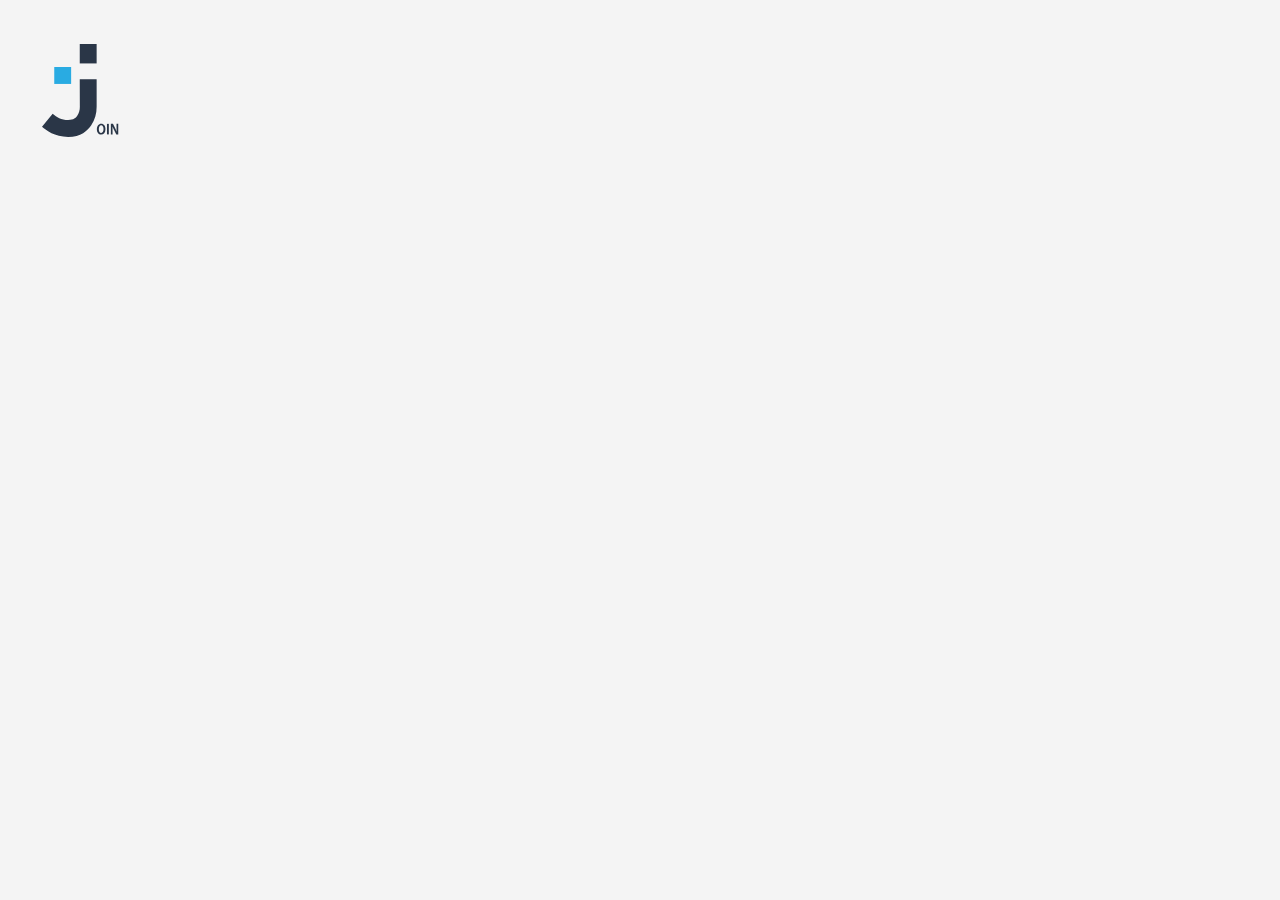
==== index.html @ 0d889e33 "Initial commit: Join AI Automation" ====
<!DOCTYPE html>
<html lang="en">
  <head>
    <meta charset="UTF-8" />
    <meta name="viewport" content="width=device-width, initial-scale=1.0" />
    <title>Join | Login</title>
    <link rel="icon" href="./assets/img/favicon.png" />
    <link rel="stylesheet" href="style/style.css" />
    <link rel="stylesheet" href="style/login.css" />
  </head>

  <body id="body_log_in" class="body-log-in">

    <div class="animations-logo-overlay" id="animationsLogoOverlay">
      <div class="animation-join-logo" id="animationJoinLogo">
        <img id="logo_white" class="logo-white" src="assets/img/logo-white.svg" alt="Join Logo white">
        <img id="logo_gray"src="./assets/img/loginLogo.svg" alt="Join Logo" />
      </div>
    </div>

    <div
      class="animation-finished d-flex hidden"
      id="animationFinished"
      style="display: none"
    >
      <img src="assets/img/loginLogo.svg" alt="Join Logo" />
    </div>

    <main class="log-in-main hidden" id="loginMain">
      <section class="login-form login-container">
        <div class="headline-vector">
          <div class="vector-login"></div>
          <h1>Log in</h1>
        </div>

        <form
          novalidate
          id="login_form"
          onsubmit="checkUserIsPresent(); return false;"
          class="form with-100-percent-max-width-422px"
        >
          <label class="input-base-container" for="email_log_in">
            <input
              title="Please enter your email address"
              class="input-base"
              id="email_log_in"
              type="email"
              placeholder="Email"
              autocomplete="current-email"
              required
              onblur="validateEmailLogin(this)"
              oninput="removeLoginError()"
            />
            <div class="input-base-icon cursor-pointer">
              <img src="assets/icons/mail.svg" alt="Mail Icon" />
            </div>
            <span
              class="error-message-email-not-valide-login"
              id="error_message_email_not_valide_login"
              >This is not a valid email address.</span
            >
          </label>

          <label class="input-base-container" for="password_log_in">
            <input
              title="Please enter your password"
              class="input-base"
              id="password_log_in"
              type="password"
              placeholder="Password"
              autocomplete="current-password"
              required
              onblur="validatePasswordLogin(this)"
              oninput="removeLoginError()"
            />
            <div class="input-base-icon cursor-pointer">
              <img
                src="assets/icons/visibility-eye-off.svg"
                alt="Show Password"
                class="toggle-password-icon"
                onclick="togglePasswordVisibility('password_log_in', this)"
              />
            </div>
            <span
              class="error-message-password-log-in"
              id="error_message_password_log_in"
              >Please enter at least 8 characters.</span
            >
            <div class="input-base-container" id="form_generic_error_anchor">
              <span class="error-message-log-in" id="error_message_log_in">
                Check your email and password.
              </span>
            </div>
          </label>

          <div class="remember-me">
            <input type="checkbox" id="rememberMe" />
            <label for="rememberMe">Remember me</label>
          </div>

          <div class="button-container">
            <button type="submit" class="button-log-in" onclick="login()">Log in</button>
            <button
              type="button"
              class="button-guest-log-in"
              onclick="guestLogin()"
            >
              Guest Log in
            </button>
          </div>
        </form>
      </section>
    </main>

    <nav class="nav-log-in hidden" id="nav_log_in">
      <span>Not a Join user?</span>
      <button onclick="goToUrl('sign_up.html')" class="button-base-gray">
        Sign up
      </button>
    </nav>

    <footer class="footer-log-in hidden" id="footerLogin">
      <a href="privacy_policy_login.html">Privacy Policy</a>
      <a href="legal_notice_login.html">Legal Notice</a>
    </footer>

    <script src="script/login.js" defer></script>
    <script src="script/scripts.js"></script>
    <script src="script/firebase.js"></script>
    <script src="script/register.part1.js"></script>
    <script src="script/register.part2.js"></script>
  </body>
</html>
---- style/style.css ----
* {
  box-sizing: border-box;
  scroll-behavior: smooth;
  margin: 0;
  padding: 0;
  font-family: "inter";
}

html,
body {
  max-width: 100%;
  overflow-x: hidden;
  overflow-y: auto;
}

@font-face {
  font-family: "Inter";
  src: url("../assets/font/Inter-VariableFont_opsz\,wght.ttf")
    format("truetype");
}

::-webkit-scrollbar {
  width: 14px;
}
::-webkit-scrollbar-thumb {
  background: #2a3647;
  border-radius: 10px;
}

::-webkit-scrollbar-track {
  background-color: transparent;
}

:root {
  --font-size-12: 12px;
  --font-size-14: 14px;
  --font-size-16: 16px;
  --font-size-18: 18px;
  --font-size-20: 20px;
  --font-size-24: 24px;
  --font-size-28: 28px;
  --font-size-32: 32px;
  --font-size-16-20: clamp(16px, 1vw, 20px);
  --font-size-16-21: clamp(16px, 1.5vw, 21px);
  --font-size-heading: clamp(28px, 4vw, 48px); 

  --font-weight-400: 400;
  --font-weight-500: 500;
  --font-weight-600: 600;
  --font-weight-700: 700;

  --primary-color-gray: #2a2a2a;
  --primary-color-dark-gray: #091931;
  --blue: #007bff;
  --light-blue: #29abe2;
  --red: #ff4d4f;
  --light-gray-bg: #f4f4f4;
  --light-gray-bg2: #d9d9e1;
  --gray-a-links: #6b6b6b;

  --border-radius: 12px;
  --border-radius-buttons: 8px;
  --border-radius-input-fields: 8px;
  --border-buttons-gray: 1px solid #ccc;
  --border-buttons-blue: 1px solid var(--blue);
  --border-input-fields: 1px solid #ccc;

  --box-shadow: 0 4px 12px rgba(0, 0, 0, 0.08);
  --box-shadow-button: 0 4px 10px rgba(0, 123, 255, 0.3);

  --transition-hover-effect: all 0.2s ease-in-out;
  --scale-hover: 1.05;

  --button-gap: 12px;
  --form-gap: 32px;

  --width-64-100: clamp(64px, 6vw, 100px);
}

header {
  position: fixed;
  top: 0;
  left: 0;
  right: 0;
  height: 80px;
  background-color: white;
  display: flex;
  justify-content: space-between;
  align-items: center;
  padding: 0 0 0 348px;
  box-shadow: 0 4px 12px rgba(0, 0, 0, 0.08);
  z-index: 2;
}

@media (max-width: 768px) {
  header {
    padding: 0 20px;
  }
}

header h1 {
  font-size: 20px;
  font-weight: 400;
  font-family: "Inter";
  color: #2a3647;
}

@media (max-width: 768px) {
  header {
    padding: 0 20px;
  }
}

nav.sidebar {
  background-color: #2a3647;
  position: fixed;
  top: 0;
  font-size: 16px;
  font-weight: 200;
  height: 100vh;
  width: 232px;
  display: flex;
  flex-direction: column;
  justify-content: space-between;
  align-items: center;
}

@media (max-width: 768px) {
  nav.sidebar {
    display: none;
  }

  header {
    padding: 0 20px;
    box-shadow: 0 4px 12px rgba(0, 0, 0, 0.08);
  }
}

@media (min-width: 769px) {
  header {
    padding-left: 348px;
  }
}

.logonav {
  padding: 65px;
}

.menu {
  display: flex;
  flex-direction: column;
  gap: 8px;
  padding-bottom: 200px;
}

.menu-button {
  display: flex;
  align-items: center;
  gap: 8px;
  background-color: #2a3647;
  border: none;
  padding: 10px 65px;
  cursor: pointer;
  transition: background-color 0.3s ease;
}

.menu-button:hover {
  background-color: #2a3d59;
}

.menu-button.active {
  background-color: #091931;
}

.menu-button.active img {
  filter: brightness(0) invert(1);
}

.menu-button img {
  width: 24px;
  height: 24px;
}

.menu-button span {
  font-family: "Inter";
  font-weight: 200;
  font-size: 16px;
  color: #cdcdcd;
}

.menu-login {
  padding-bottom: 400px;
}

.menu-button-login {
  display: flex;
  align-items: center;
  gap: 8px;
  background-color: #2a3647;
  border: none;
  padding: 10px 79px;
  cursor: pointer;
  color: white;
}

.menu-button-login span {
  font-family: "Inter";
  font-weight: 200;
  font-size: 16px;
  color: #cdcdcd;
}

.menu-button-login:hover {
  background-color: #2a3d59;
}

.headline-img-container {
  display: flex;
  justify-content: space-between;
  align-items: center;
  margin-right: 10px;
  margin-bottom: 26px;
}

.legal-policy {
  display: flex;
  flex-direction: column;
  margin-bottom: 50px;
  width: 100%;
}

.legal-policy-background {
  width: 100%;
  background-color: #2a3647;
  display: flex;
  justify-content: center;
  padding: 8px 0;
}

.legal-policy-background.active {
  background-color: #091931;
}

.legal-policy-button {
  border: none;
  background: none;
  font-family: "Inter";
  color: #cdcdcd;
  font-size: 16px;
  font-weight: 200;
  text-decoration: none;
  cursor: pointer;
  padding: 0;
  transition: color 0.3s, transform 0.2s;
}

.legal-policy-button:hover {
  color: #29abe2;
  transform: scale(1.05);
}

.arrow-left{
  width: 35px;
  aspect-ratio: 1 / 1;
  border-radius: 100%;
  cursor: pointer;
}

.arrow-left {
  margin-top: 10px;
  margin-left: 10px;
  display: flex;
  align-items: center;
  justify-content: center;
  z-index: 5000;
}

.arrow-left img {
  width: 21px;
}

.arrow-left:hover {
  background-color: var(--light-gray-bg2);
}

.arrow-left:hover img {
  transform: scale(1.2);
}

@media screen and (max-width: 768px) {
  .mobile-view-links-container {
    height: 100%;
    display: flex;
    justify-content: space-between;
    gap: 6px;
    align-items: center;
  }
}

@media (max-width: 768px) {
  nav {
    display: none;
  }

  header {
    padding: 20px;
    z-index: 1;
  }

  .logonav {
    padding: 20px;
  }

  .menu-button {
    padding: 10px 20px;
  }
}

@media (min-width: 769px) {
  header {
    padding-left: 348px;
  }
}

body {
  overflow-x: hidden;
}

#confirm-modal {
  position: fixed;
  inset: 0;
  z-index: 9999;
  display: flex;
  align-items: center;
  justify-content: center;
}

.modal-backdrop {
  position: absolute;
  inset: 0;
  background-color: rgba(0, 0, 0, 0.3);
}

.modal-content {
  position: relative;
  background: white;
  padding: 24px 32px;
  border-radius: 10px;
  box-shadow: 0 4px 16px rgba(0, 0, 0, 0.3);
  z-index: 1;
  text-align: center;
}

.modal-buttons {
  margin-top: 20px;
  display: flex;
  justify-content: center;
  gap: 16px;
}

.confirm-btn,
.cancel-btn {
  padding: 10px 20px;
  border-radius: 6px;
  border: none;
  cursor: pointer;
  font-size: 14px;
}

.confirm-btn {
  background-color: #ff3d00;
  color: white;
}

.cancel-btn {
  background-color: #ccc;
  color: #333;
}
---- style/login.css ----
.hidden {
  display: none;
}
.d-flex {
  display: flex;
}

.body-log-in {
  position: relative;
  height: 100vh;
  width: 100%;
  background-color: var(--light-gray-bg);
  display: flex;
  flex-direction: column;
  align-items: center;
  justify-content: center;
  overflow: hidden;
  max-width: 1920px;
  justify-self: center;
}

.animations-logo-overlay {
  height: 100vh;
  width: 100%;
  position: absolute;
  top: 0;
  left: 0;
  background-color: transparent;
  z-index: 999;
  display: flex;
  flex-direction: column;
  align-items: center;
  justify-content: center;
}

@media (max-width: 768px) {
  .animations-logo-overlay::before {
    content: "";
    position: absolute;
    inset: 0;
    background-color: var(--primary-color-gray);
    animation: fadeOutBg 2.5s ease forwards;
    z-index: 0;
  }
}

@keyframes fadeOutBg {
  0% {
    opacity: 1;
  }
  50% {
    opacity: 1;
  }
  100% {
    opacity: 0;
  }
}

.animation-join-logo {
  position: absolute;
  top: 50%;
  left: 50%;
  transform: translate(-50%, -50%);
  width: 274px;
  height: clamp(122px, 79.4px + 13.3125vw, 335px);
  z-index: 2;
  display: flex;
  justify-content: center;
  align-items: center;
  animation: logoAnimation 0.7s ease forwards 1s;
  transform-origin: top left;
}

.animation-join-logo img {
  position: absolute;
  width: 100%;
  height: 100%;
  top: 0;
  left: 0;
  object-fit: contain;
  transition: opacity 0.4s ease-in-out;
}

@keyframes logoAnimation {
  0% {
    top: 50%;
    left: 50%;
    transform: translate(-50%, -50%) scale(1);
  }

  100% {
    top: clamp(15px, 6px + 2.8125vw, 60px);
    left: clamp(15px, 6px + 2.8125vw, 60px);
    width: var(--width-64-100);
    height: clamp(60px, 47.6px + 3.875vw, 122px);
    transform: none;
  }
}

.logo-white {
  opacity: 0;
  animation: none;
  z-index: 2;
}

.logo-gray {
  opacity: 1;   
  animation: none; 
  z-index: 1;
}

@media (max-width: 768px) {
  .logo-white {
    opacity: 1; 
    animation: fadeOutLogo 0.7s ease forwards 1s;
  }
  .logo-gray {
    opacity: 0; 
    animation: fadeInLogo 0.7s ease forwards 1s;
  }

  .animations-logo-overlay {
    animation: backgroundAnimationResponsive 2.8s ease forwards;
  }
}

.animation-finished {
  position: absolute;
  top: clamp(15px, 6px + 2.8125vw, 60px);
  left: clamp(15px, 6px + 2.8125vw, 60px);
  width: var(--width-64-100);
  height: clamp(60px, 47.6px + 3.875vw, 122px);
  transform: none;
  z-index: 10;
}

.animation-finished img {
  width: 100%;
  height: auto;
}

.nav-log-in {
  position: absolute;
  top: 80px;
  right: 80px;
  display: flex;
  align-items: center;
  height: 49px;
  gap: 35px;
  opacity: 0;
}

.nav-log-in button {
  border-radius: var(--border-radius-buttons);
  padding: 15px 16px 15px 16px;
  background-color: var(--primary-color-gray);
  box-shadow: none;
  color: white;
  font-size: var(--font-size-16);
  transition: var(--transition-hover-effect);
}

.nav-log-in button:hover {
  background-color: var(--blue);
  box-shadow: var(--box-shadow-button);
}

.nav-log-in span {
  font-weight: var(--font-weight-400);
  font-size: var(--font-size-16-20);
}

.login-container {
  padding: clamp(20px, 14.4px + 1.75vw, 48px) 20px;
  gap: 20px;
  max-width: 652px;
  width: clamp(300px, 229.6px + 22vw, 652px);
  min-height: 450px;
  display: flex;
  flex-direction: column;
  align-items: center;
  background-color: white;
  box-shadow: var(--box-shadow);
  border-radius: var(--border-radius);
}

.fade-in {
  animation: fadeIn 1.5s ease-in forwards;
}

@keyframes fadeIn {
  from {
    opacity: 0;
  }
  to {
    opacity: 1;
  }
}

.headline-vector h1 {
  font-weight: var(--font-weight-700);
  font-size: var(--font-size-heading);
  text-align: center;
  margin: 0;
}

.headline-vector {
  display: flex;
  flex-direction: column-reverse;
  align-items: center;
  width: 315px;
  gap: 16px;
}

.form {
  width: 100%;
  margin-top: 16px;
  gap: var(--form-gap);
  display: flex;
  flex-direction: column;
  align-items: center;
}

.input-base-container {
  position: relative;
  width: 100%;
  display: flex;
  flex-direction: column;
  justify-content: center;
  align-items: center;
  gap: var(--input-gap);
}

.input-base {
  color: black;
  font-weight: var(--font-weight-400);
  font-size: var(--font-size-20);
  width: 100%;
  height: clamp(43px, 42px + 0.3125vw, 48px);
  padding: 12px 21px 12px 21px;
  border-radius: var(--border-radius-input-fields);
  border: var(--border-input-fields);
}
.input-base-icon {
  position: absolute;
  display: flex;
  justify-content: center;
  align-items: center;
  top: 50%;
  right: 21px;
  transform: translateY(-48%);
  width: 24px;
  aspect-ratio: 1 / 1;
  object-fit: scale-down;
}

.input-base[type="email"]:focus-visible,
.input-base[type="password"]:focus-visible,
.input-base[type="text"]:focus-visible,
.input-base[type="date"]:focus-visible {
  outline: none;
  border: 1px solid var(--blue);
  opacity: 1;
}

.input-base[type="text"]:invalid:not(:placeholder-shown),
.not-valide-error {
  outline: none;
  border: 1px solid var(--red);
  opacity: 1;
}

.error-message-name,
.error-message-confirm-password,
.error-message-log-in,
.error-message-email,
.error-message-email-not-valide-sign-up,
.error-message-email-not-valide-login,
.error-message-password-sign-up,
.error-message-password-log-in {
  position: absolute;
  top: 100%;
  left: 0;
  color: red;
  font-size: var(--font-size-14);
  font-weight: var(--font-weight-400);
  white-space: nowrap;
}

.error-message-name {
  display: none;
}

.error-message-confirm-password {
  display: none;
}

#error_message_log_in {
  display: none;
}

#error_message_log_in.d-flex {
  display: flex;
  align-items: center;
  gap: 8px;
}

.error-message-email {
  display: none;
}

.error-message-email-not-valide-sign-up {
  display: none;
}

.error-message-email-not-valide-login,
.error-message-password-log-in,
.error-message-log-in {
  display: none;
}

.error-message-password-sign-up {
  display: none;
}

.error-message-password-log-in {
  display: none;
}

.show-error {
  display: flex !important;
}

.button-container {
  margin-top: 18px;
  gap: var(--button-gap);
  display: flex;
  justify-content: center;
  align-items: center;
}

.button-log-in {
  background-color: var(--primary-color-gray);
  color: white;
  box-shadow: none;
  padding: 15px 24px 15px 24px;
  border-radius: var(--border-radius-buttons);
  white-space: nowrap;
  font-weight: var(--font-weight-700);
  font-size: var(--font-size-16-21);
  transition: var(--transition-hover-effect);
  border: var(--border-buttons-gray);
}

.button-log-in:hover {
  scale: var(--scale-hover);
  background-color: var(--blue);
  box-shadow: var(--box-shadow-button);
  border: var(--border-buttons-blue);
}

.button-guest-log-in {
  box-shadow: none;
  transition: var(--transition-hover-effect);
  border: var(--border-buttons-gray);
  background-color: white;
  padding: 15px 24px 15px 24px;
  border-radius: var(--border-radius-buttons);
  color: var(--primary-color-gray);
  font-weight: var(--font-weight-700);
  font-size: var(--font-size-16-21);
  white-space: nowrap;
}

.button-guest-log-in:hover {
  scale: var(--scale-hover);
  color: var(--blue);
  border-color: var(--blue);
  box-shadow: var(--box-shadow-button);
}

.visibility-eye-off-icon {
  display: none;
}

.input-base:focus + .input-base-icon .lock-icon,
.input-base:not(:placeholder-shown) + .input-base-icon .lock-icon {
  display: none;
}

.input-base:focus + .input-base-icon .visibility-eye-off-icon,
.input-base:not(:placeholder-shown)
  + .input-base-icon
  .visibility-eye-off-icon {
  display: block;
}

textarea,
input,
select,
button {
  border: unset;
  cursor: pointer;
}

.footer-log-in {
  position: absolute;
  bottom: 36px;
  display: flex;
  justify-content: center;
  align-items: center;
  background-color: transparent;
  height: 36px;
  opacity: 0;
  gap: 25px;
}

.footer-log-in a {
  width: 105px;
  white-space: nowrap;
  cursor: pointer;
  color: var(--gray-a-links);
  font-size: 16px;
  font-weight: var(--font-weight-400);
  text-decoration: none;
  transition: color 0.2s ease, transform 0.2s ease;
}

.footer-log-in a:hover {
  font-weight: var(--font-weight-700);
  color: var(--blue);
  scale: var(--scale-hover);
}
.footer-log-in a:hover::after {
  width: 100%;
}

@keyframes backgroundAnimationResponsive {
  0% {
    background-color: var(--primary-color-gray);
  }
  35% {
    background-color: var(--primary-color-gray);
  }
  40% {
    background-color: var(--primary-color-gray);
  }
  42% {
    background-color: var(--primary-color-gray);
  }
  44% {
    background-color: var(--primary-color-gray);
  }
  46% {
    background-color: var(--primary-color-gray);
  }
  48% {
    background-color: var(--primary-color-gray);
  }
  50% {
    background-color: transparent;
  }
  52% {
    background-color: transparent;
  }
  100% {
    background-color: transparent;
  }
}

@keyframes fadeOutLogo {
  0% {
    opacity: 1;
    background-color: var(--primary-color-gray);
  }
  35% {
    opacity: 1;
    background-color: var(--primary-color-gray);
  }
  40% {
    opacity: 0.8;
    background-color: var(--primary-color-gray);
  }
  42% {
    opacity: 0.7;
    background-color: var(--primary-color-gray);
  }
  44% {
    opacity: 0.6;
    background-color: var(--primary-color-gray);
  }
  46% {
    opacity: 0.4;
    background-color: var(--primary-color-gray);
  }
  48% {
    opacity: 0.3;
    background-color: var(--primary-color-gray);
  }
  50% {
    opacity: 0.2;
    background-color: var(--primary-color-gray);
  }
  52% {
    opacity: 0;
    background-color: transparent;
  }
  100% {
    opacity: 0;
    background-color: transparent;
  }
}

@keyframes fadeInLogo {
  0% {
    opacity: 0;
  }
  48% {
    opacity: 0.3;
  }
  50% {
    opacity: 0.2;
  }
  52% {
    opacity: 0.3;
  }
  54% {
    opacity: 0.4;
  }
  56% {
    opacity: 0.6;
  }
  60% {
    opacity: 0.7;
  }
  65% {
    opacity: 0.8;
  }
  70% {
    opacity: 1;
  }
  100% {
    opacity: 1;
  }
}

@media only screen and (max-width: 600px) {
  .nav-log-in {
    top: 80%;
    right: unset;
    bottom: 144px;
  }
}

@media only screen and (max-width: 376px) {
  .log-in-main {
    transform: translateY(-40px);
  }

  .nav-log-in {
    bottom: 94px;
  }

  .login-container {
    padding: 16px clamp(16px, -3.8px + 6.1875vw, 115px) 16px
      clamp(16px, -3.8px + 6.1875vw, 115px);
    gap: 4px;
    min-height: unset;
  }

  .vector-login {
    background-image: url(../assets/img/vector-horizontal.svg);
    background-repeat: no-repeat;
    background-size: 100%;
  }

  .vector-login {
    height: 3px;
    width: 200px;
  }

  .headline-vector {
    gap: 4px;
    width: 100%;
  }

  .nav-log-in {
    justify-content: center;
  }

  .form {
    gap: 20px;
  }

  .button-container {
    width: 180px;
    margin-top: 0px;
    margin-bottom: 10px;
    gap: 21px;
    display: flex;
    flex-direction: column;
    justify-content: center;
    align-items: center;
  }

  .button-log-in,
  .button-guest-log-in {
    padding: 10px 15px 10px 15px;
  }

  .button-log-in,
  .button-guest-log-in {
    width: 100%;
  }

  .footer-log-in {
    bottom: 24px;
    gap: 15px;
  }

  .sign-up-container {
    transform: translateY(45px);
  }
}

.vector-login,
.vector-sign-up {
  background-image: url(../assets/img/vector-horizontal.svg);
  background-repeat: no-repeat;
  background-size: 100%;
  height: 5px;
  width: 150px;
}

@media screen and (max-width: 768px) {
  .nav-links {
    display: flex;
    flex-direction: unset;
    justify-content: space-between;
    align-items: center;
    height: 100%;
    width: 100%;
    padding: 2px 40px 2px 40px;
    gap: 10px;
  }
}
@media screen and (max-width: 992px) {
  .nav-links {
    width: unset;
  }
}
.nav-links {
  list-style: none;
  padding: 0;
  width: 232px;
  height: 320px;
  display: flex;
  flex-direction: column;
  gap: 15px;
}

* {
  box-sizing: border-box;
  scroll-behavior: smooth;
  margin: 0;
  padding: 0;
  font-family: "inter";
}
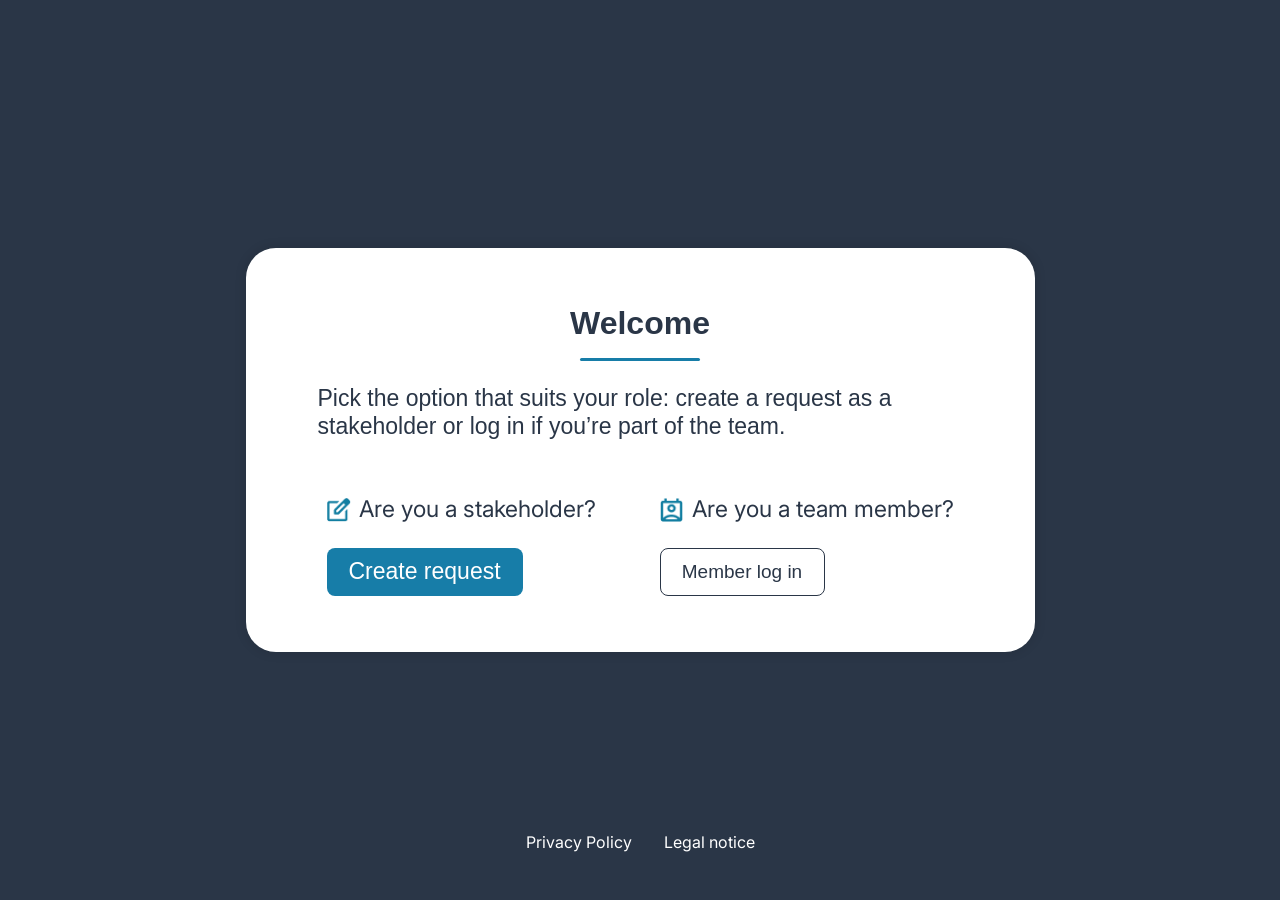
==== commit 438d68f0: "feat: add stakeholder entry experience" ====
--- a/index.html
+++ b/index.html
@@ -3,131 +3,48 @@
   <head>
     <meta charset="UTF-8" />
     <meta name="viewport" content="width=device-width, initial-scale=1.0" />
-    <title>Join | Login</title>
+    <title>Join | Welcome</title>
     <link rel="icon" href="./assets/img/favicon.png" />
     <link rel="stylesheet" href="style/style.css" />
-    <link rel="stylesheet" href="style/login.css" />
+    <link rel="stylesheet" href="style/welcome.css" />
   </head>
-
-  <body id="body_log_in" class="body-log-in">
-
-    <div class="animations-logo-overlay" id="animationsLogoOverlay">
-      <div class="animation-join-logo" id="animationJoinLogo">
-        <img id="logo_white" class="logo-white" src="assets/img/logo-white.svg" alt="Join Logo white">
-        <img id="logo_gray"src="./assets/img/loginLogo.svg" alt="Join Logo" />
-      </div>
-    </div>
-
-    <div
-      class="animation-finished d-flex hidden"
-      id="animationFinished"
-      style="display: none"
-    >
-      <img src="assets/img/loginLogo.svg" alt="Join Logo" />
-    </div>
-
-    <main class="log-in-main hidden" id="loginMain">
-      <section class="login-form login-container">
-        <div class="headline-vector">
-          <div class="vector-login"></div>
-          <h1>Log in</h1>
-        </div>
-
-        <form
-          novalidate
-          id="login_form"
-          onsubmit="checkUserIsPresent(); return false;"
-          class="form with-100-percent-max-width-422px"
-        >
-          <label class="input-base-container" for="email_log_in">
-            <input
-              title="Please enter your email address"
-              class="input-base"
-              id="email_log_in"
-              type="email"
-              placeholder="Email"
-              autocomplete="current-email"
-              required
-              onblur="validateEmailLogin(this)"
-              oninput="removeLoginError()"
-            />
-            <div class="input-base-icon cursor-pointer">
-              <img src="assets/icons/mail.svg" alt="Mail Icon" />
-            </div>
-            <span
-              class="error-message-email-not-valide-login"
-              id="error_message_email_not_valide_login"
-              >This is not a valid email address.</span
-            >
-          </label>
-
-          <label class="input-base-container" for="password_log_in">
-            <input
-              title="Please enter your password"
-              class="input-base"
-              id="password_log_in"
-              type="password"
-              placeholder="Password"
-              autocomplete="current-password"
-              required
-              onblur="validatePasswordLogin(this)"
-              oninput="removeLoginError()"
-            />
-            <div class="input-base-icon cursor-pointer">
-              <img
-                src="assets/icons/visibility-eye-off.svg"
-                alt="Show Password"
-                class="toggle-password-icon"
-                onclick="togglePasswordVisibility('password_log_in', this)"
-              />
-            </div>
-            <span
-              class="error-message-password-log-in"
-              id="error_message_password_log_in"
-              >Please enter at least 8 characters.</span
-            >
-            <div class="input-base-container" id="form_generic_error_anchor">
-              <span class="error-message-log-in" id="error_message_log_in">
-                Check your email and password.
-              </span>
-            </div>
-          </label>
-
-          <div class="remember-me">
-            <input type="checkbox" id="rememberMe" />
-            <label for="rememberMe">Remember me</label>
+  <body class="welcome-page">
+    <main class="welcome-main" aria-labelledby="welcome-heading">
+      <section class="welcome-dialog">
+        <div class="welcome-content">
+          <div class="welcome-heading-group">
+            <h1 id="welcome-heading">Welcome</h1>
+            <div class="welcome-accent" aria-hidden="true"></div>
           </div>
 
-          <div class="button-container">
-            <button type="submit" class="button-log-in" onclick="login()">Log in</button>
-            <button
-              type="button"
-              class="button-guest-log-in"
-              onclick="guestLogin()"
-            >
-              Guest Log in
-            </button>
+          <p class="welcome-intro">
+            Pick the option that suits your role: create a request as a stakeholder or log in if you’re part of the team.
+          </p>
+
+          <div class="welcome-options" aria-label="Choose your Join role">
+            <div class="welcome-option">
+              <div class="welcome-role-label">
+                <img src="assets/img/add-task.png" alt="" aria-hidden="true" />
+                <span>Are you a stakeholder?</span>
+              </div>
+              <a class="welcome-primary-button" href="stakeholder.html">Create request</a>
+            </div>
+
+            <div class="welcome-option">
+              <div class="welcome-role-label">
+                <img src="assets/img/contacts.png" alt="" aria-hidden="true" />
+                <span>Are you a team member?</span>
+              </div>
+              <a class="welcome-secondary-button" href="login.html">Member log in</a>
+            </div>
           </div>
-        </form>
+        </div>
       </section>
     </main>
 
-    <nav class="nav-log-in hidden" id="nav_log_in">
-      <span>Not a Join user?</span>
-      <button onclick="goToUrl('sign_up.html')" class="button-base-gray">
-        Sign up
-      </button>
-    </nav>
-
-    <footer class="footer-log-in hidden" id="footerLogin">
-      <a href="privacy_policy_login.html">Privacy Policy</a>
-      <a href="legal_notice_login.html">Legal Notice</a>
+    <footer class="welcome-footer">
+      <a href="privacy_policy.html">Privacy Policy</a>
+      <a href="legal_notice.html">Legal notice</a>
     </footer>
-
-    <script src="script/login.js" defer></script>
-    <script src="script/scripts.js"></script>
-    <script src="script/firebase.js"></script>
-    <script src="script/register.part1.js"></script>
-    <script src="script/register.part2.js"></script>
   </body>
-</html>+</html>
--- a/style/welcome.css
+++ b/style/welcome.css
@@ -0,0 +1,218 @@
+.welcome-page {
+  background-color: #2a3647;
+  color: #2a3647;
+  font-family: "Open Sans", Arial, sans-serif;
+  min-height: 100vh;
+  overflow-x: hidden;
+  position: relative;
+}
+
+.welcome-main {
+  align-items: center;
+  display: flex;
+  justify-content: center;
+  min-height: 100vh;
+  padding: 40px 24px;
+}
+
+.welcome-dialog {
+  background-color: #fff;
+  border-radius: 30px;
+  box-shadow: 0 0 10px 3px rgba(0, 0, 0, 0.08);
+  display: flex;
+  justify-content: center;
+  min-height: 403px;
+  padding: 56px 72px;
+  width: min(789px, calc(100vw - 48px));
+}
+
+.welcome-content {
+  display: flex;
+  flex-direction: column;
+  gap: 56px;
+  width: 645px;
+}
+
+.welcome-heading-group {
+  align-items: center;
+  display: flex;
+  flex-direction: column;
+  gap: 16px;
+}
+
+.welcome-heading-group h1 {
+  color: #2a3647;
+  font-family: "Open Sans", Arial, sans-serif;
+  font-size: 32px;
+  font-weight: 700;
+  line-height: 1.2;
+  margin: 0;
+  text-align: center;
+}
+
+.welcome-accent {
+  background-color: #177da8;
+  border-radius: 2px;
+  height: 3px;
+  width: 120px;
+}
+
+.welcome-intro {
+  color: #2a3647;
+  font-family: "Open Sans", Arial, sans-serif;
+  font-size: 23px;
+  font-weight: 400;
+  line-height: 1.2;
+  margin: -32px 0 0;
+  width: 100%;
+}
+
+.welcome-options {
+  align-items: center;
+  display: flex;
+  gap: 64px;
+  justify-content: center;
+}
+
+.welcome-option {
+  align-items: flex-start;
+  display: flex;
+  flex-direction: column;
+  gap: 24px;
+}
+
+.welcome-role-label {
+  align-items: center;
+  color: #2a3647;
+  display: flex;
+  font-family: "Open Sans", Arial, sans-serif;
+  font-size: 23px;
+  font-weight: 400;
+  gap: 8px;
+  line-height: 1.2;
+  white-space: nowrap;
+}
+
+.welcome-role-label img {
+  filter: brightness(0) saturate(100%) invert(36%) sepia(92%) saturate(739%) hue-rotate(157deg) brightness(88%) contrast(86%);
+  height: 24px;
+  object-fit: contain;
+  width: 24px;
+}
+
+.welcome-primary-button,
+.welcome-secondary-button {
+  align-items: center;
+  border-radius: 8px;
+  display: inline-flex;
+  font-family: "Open Sans", Arial, sans-serif;
+  font-weight: 400;
+  justify-content: center;
+  line-height: 1.2;
+  min-height: 48px;
+  padding: 10px 18px;
+  text-decoration: none;
+  white-space: nowrap;
+}
+
+.welcome-primary-button {
+  background-color: #177da8;
+  color: #fff;
+  font-size: 23px;
+  width: 196px;
+}
+
+.welcome-secondary-button {
+  background-color: #fff;
+  border: 1px solid #2a3647;
+  color: #2a3647;
+  font-size: 19px;
+  padding-bottom: 12px;
+  padding-top: 12px;
+  width: 165px;
+}
+
+.welcome-primary-button:hover,
+.welcome-primary-button:focus-visible {
+  background-color: #29abe2;
+  outline: none;
+}
+
+.welcome-secondary-button:hover,
+.welcome-secondary-button:focus-visible {
+  border-color: #177da8;
+  color: #177da8;
+  outline: none;
+}
+
+.welcome-footer {
+  bottom: 40px;
+  display: flex;
+  gap: 16px;
+  justify-content: center;
+  left: 50%;
+  position: absolute;
+  transform: translateX(-50%);
+}
+
+.welcome-footer a {
+  color: #fff;
+  font-family: "Inter", sans-serif;
+  font-size: 16px;
+  font-weight: 400;
+  line-height: 1.2;
+  padding: 8px;
+  text-decoration: none;
+  white-space: nowrap;
+}
+
+.welcome-footer a:hover,
+.welcome-footer a:focus-visible {
+  color: #29abe2;
+  outline: none;
+}
+
+@media (max-width: 720px) {
+  .welcome-main {
+    align-items: flex-start;
+    min-height: auto;
+    padding: 48px 16px 112px;
+  }
+
+  .welcome-dialog {
+    padding: 40px 24px;
+    width: 100%;
+  }
+
+  .welcome-content {
+    gap: 40px;
+    width: 100%;
+  }
+
+  .welcome-intro {
+    font-size: 18px;
+    margin-top: -16px;
+  }
+
+  .welcome-options {
+    align-items: flex-start;
+    flex-direction: column;
+    gap: 32px;
+  }
+
+  .welcome-role-label {
+    font-size: 18px;
+    white-space: normal;
+  }
+
+  .welcome-primary-button,
+  .welcome-secondary-button {
+    width: 100%;
+  }
+
+  .welcome-footer {
+    bottom: 24px;
+    flex-wrap: wrap;
+    width: calc(100% - 32px);
+  }
+}
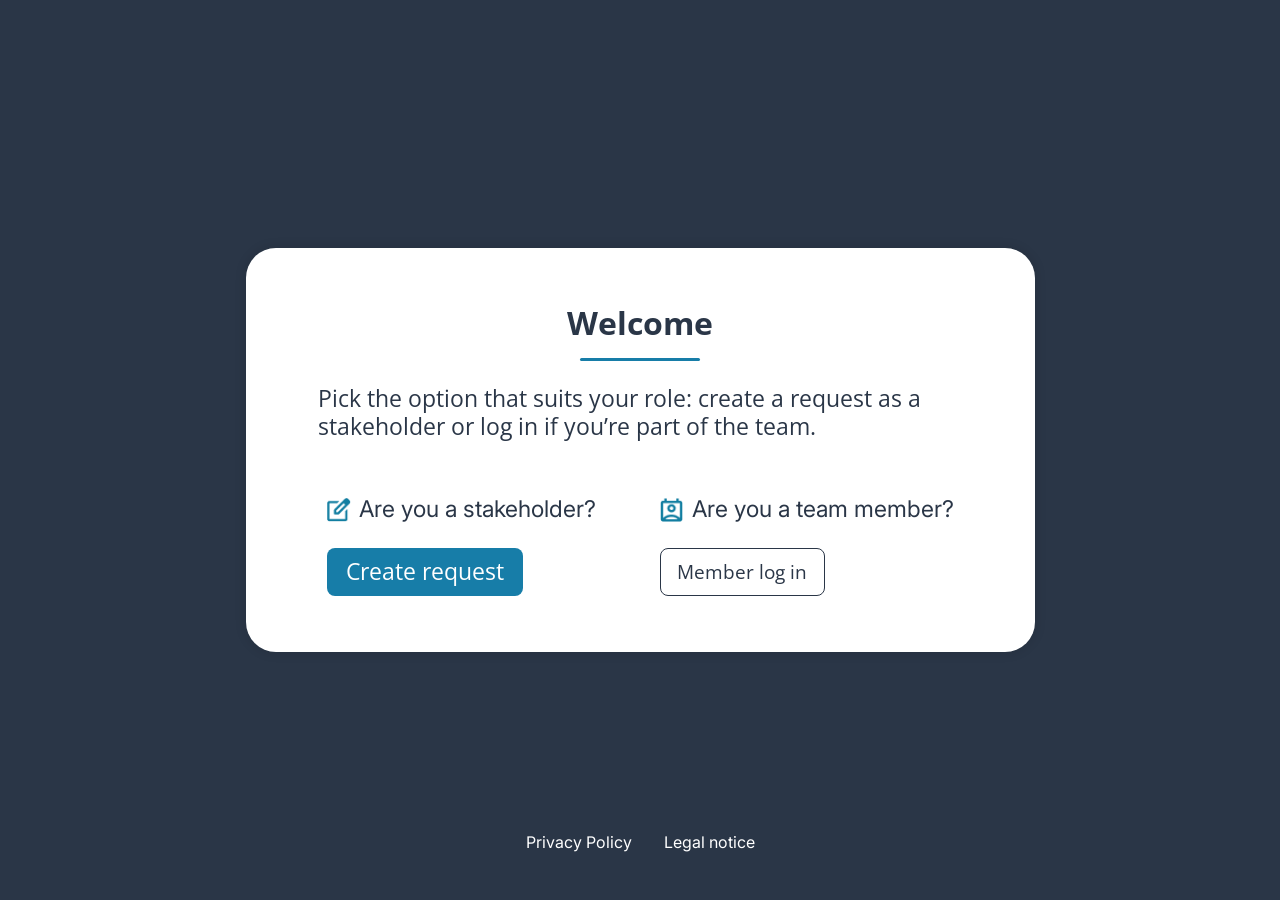
==== commit c06c07dd: "fix: match mobile welcome screen to Figma" ====
--- a/index.html
+++ b/index.html
@@ -9,7 +9,14 @@
     <link rel="stylesheet" href="style/welcome.css" />
   </head>
   <body class="welcome-page">
+    <img class="welcome-logo" src="assets/img/logo-white.svg" alt="Join" width="64" height="78" />
+
     <main class="welcome-main" aria-labelledby="welcome-heading">
+      <div class="welcome-signup">
+        <span>Not a Join user?</span>
+        <a href="sign_up.html">Sign up</a>
+      </div>
+
       <section class="welcome-dialog">
         <div class="welcome-content">
           <div class="welcome-heading-group">
@@ -17,14 +24,21 @@
             <div class="welcome-accent" aria-hidden="true"></div>
           </div>
 
-          <p class="welcome-intro">
+          <p class="welcome-intro welcome-intro-desktop">
             Pick the option that suits your role: create a request as a stakeholder or log in if you’re part of the team.
+          </p>
+          <p class="welcome-intro welcome-intro-mobile">
+            Pick the option that suits your role:<br />
+            create a request as a stakeholder or log in if you’re part of the team.
           </p>
 
           <div class="welcome-options" aria-label="Choose your Join role">
             <div class="welcome-option">
               <div class="welcome-role-label">
-                <img src="assets/img/add-task.png" alt="" aria-hidden="true" />
+                <picture>
+                  <source media="(max-width: 720px)" srcset="assets/icons/welcome-stakeholder.svg" />
+                  <img src="assets/img/add-task.png" alt="" aria-hidden="true" />
+                </picture>
                 <span>Are you a stakeholder?</span>
               </div>
               <a class="welcome-primary-button" href="stakeholder.html">Create request</a>
@@ -32,7 +46,10 @@
 
             <div class="welcome-option">
               <div class="welcome-role-label">
-                <img src="assets/img/contacts.png" alt="" aria-hidden="true" />
+                <picture>
+                  <source media="(max-width: 720px)" srcset="assets/icons/welcome-team.svg" />
+                  <img src="assets/img/contacts.png" alt="" aria-hidden="true" />
+                </picture>
                 <span>Are you a team member?</span>
               </div>
               <a class="welcome-secondary-button" href="login.html">Member log in</a>
--- a/style/welcome.css
+++ b/style/welcome.css
@@ -172,47 +172,181 @@
   outline: none;
 }
 
+.welcome-logo,
+.welcome-signup,
+.welcome-intro-mobile {
+  display: none;
+}
+
+.welcome-role-label picture {
+  display: flex;
+  flex-shrink: 0;
+}
+
+@font-face {
+  font-family: "Open Sans";
+  src: url("../assets/font/OpenSans-VariableFont.ttf") format("truetype");
+  font-style: normal;
+  font-weight: 300 800;
+  font-display: swap;
+}
+
 @media (max-width: 720px) {
+  .welcome-page {
+    display: flex;
+    flex-direction: column;
+    min-height: 100svh;
+  }
+
+  .welcome-logo {
+    display: block;
+    height: 78px;
+    left: 41px;
+    position: absolute;
+    top: 45px;
+    width: 64px;
+  }
+
   .welcome-main {
-    align-items: flex-start;
+    flex-direction: column;
+    gap: 16px;
+    justify-content: flex-start;
     min-height: auto;
-    padding: 48px 16px 112px;
+    padding: 187px 16px 0;
+  }
+
+  .welcome-signup {
+    align-items: center;
+    color: #fff;
+    display: flex;
+    gap: 16px;
+    justify-content: center;
+    line-height: 23px;
+  }
+
+  .welcome-signup span,
+  .welcome-signup a {
+    font-family: "Open Sans", Arial, sans-serif;
+    font-weight: 400;
+  }
+
+  .welcome-signup span {
+    font-size: 16px;
+    line-height: 19px;
+  }
+
+  .welcome-signup a {
+    color: #fff;
+    font-size: 19px;
+    text-decoration: none;
   }
 
   .welcome-dialog {
-    padding: 40px 24px;
+    padding: 64px 28px;
     width: 100%;
   }
 
   .welcome-content {
-    gap: 40px;
+    gap: 24px;
+    max-width: 340px;
     width: 100%;
   }
 
+  .welcome-heading-group h1 {
+    font-size: 40px;
+  }
+
+  .welcome-accent {
+    margin-block: -1.5px;
+    width: 100px;
+  }
+
   .welcome-intro {
-    font-size: 18px;
-    margin-top: -16px;
+    color: #42526e;
+    font-size: 16px;
+    line-height: 19px;
+    margin: 0;
+    text-align: center;
+  }
+
+  .welcome-intro-desktop {
+    display: none;
+  }
+
+  .welcome-intro-mobile {
+    display: block;
   }
 
   .welcome-options {
-    align-items: flex-start;
     flex-direction: column;
-    gap: 32px;
+    gap: 70px;
+    margin-top: 32px;
+  }
+
+  .welcome-option {
+    align-items: center;
+    gap: 16px;
   }
 
   .welcome-role-label {
     font-size: 18px;
+    justify-content: center;
+    line-height: 22px;
+    text-align: center;
     white-space: normal;
+  }
+
+  .welcome-role-label span {
+    font-family: inherit;
+  }
+
+  .welcome-role-label img {
+    filter: none;
+    flex-shrink: 0;
+    height: 18px;
+    width: 18px;
+  }
+
+  .welcome-option:last-child .welcome-role-label img {
+    width: 22px;
   }
 
   .welcome-primary-button,
   .welcome-secondary-button {
+    font-family: "Inter", sans-serif;
+    font-size: 16px;
+    line-height: 19px;
+    padding: 15px 24px;
+    width: auto;
+  }
+
+  .welcome-primary-button {
+    background-color: #2a3647;
+    min-width: 161px;
+  }
+
+  .welcome-secondary-button {
+    /* Figma draws the 1px border inside the button's padding. */
+    min-width: 156px;
+    padding: 14px 23px;
+  }
+
+  .welcome-primary-button:hover,
+  .welcome-primary-button:focus-visible {
+    background-color: #29abe2;
+  }
+
+  .welcome-footer {
+    margin-top: auto;
+    padding: 24px 16px 15px;
+    position: static;
+    transform: none;
     width: 100%;
   }
 
-  .welcome-footer {
-    bottom: 24px;
-    flex-wrap: wrap;
-    width: calc(100% - 32px);
-  }
-}
+  .welcome-footer a {
+    font-family: "Open Sans", Arial, sans-serif;
+    line-height: 19px;
+    text-transform: capitalize;
+  }
+}
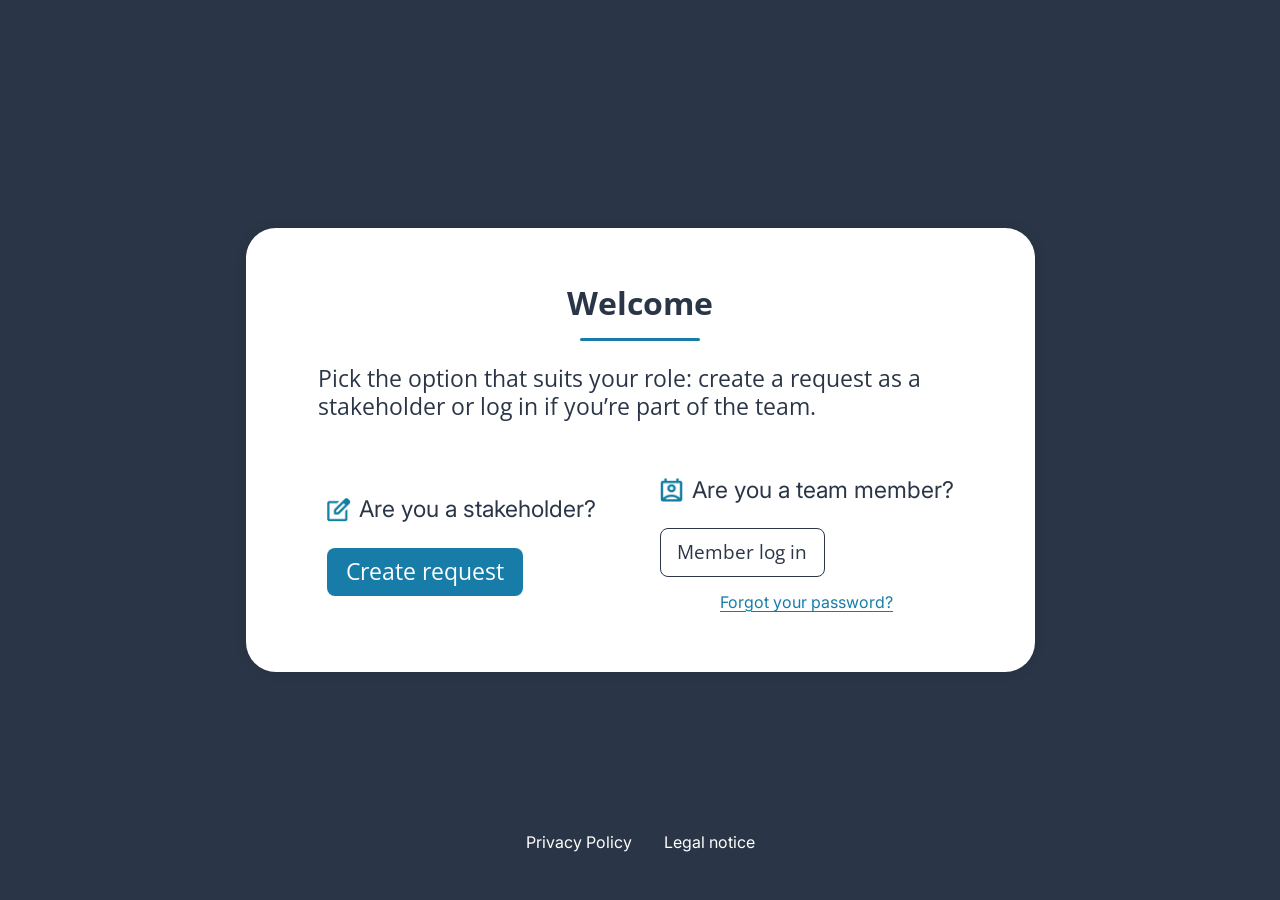
==== commit d94eb339: "Add Firebase password recovery from welcome and login" ====
--- a/index.html
+++ b/index.html
@@ -7,6 +7,7 @@
     <link rel="icon" href="./assets/img/favicon.png" />
     <link rel="stylesheet" href="style/style.css" />
     <link rel="stylesheet" href="style/welcome.css" />
+    <link rel="stylesheet" href="style/password_reset.css?v=20261031-reset1" />
   </head>
   <body class="welcome-page">
     <img class="welcome-logo" src="assets/img/logo-white.svg" alt="Join" width="64" height="78" />
@@ -53,6 +54,7 @@
                 <span>Are you a team member?</span>
               </div>
               <a class="welcome-secondary-button" href="login.html">Member log in</a>
+              <a class="auth-recovery-link" href="forgot_password.html">Forgot your password?</a>
             </div>
           </div>
         </div>
--- a/style/style.css
+++ b/style/style.css
@@ -157,9 +157,10 @@
   display: flex;
   align-items: center;
   gap: 8px;
+  width: 232px;
   background-color: #2a3647;
   border: none;
-  padding: 10px 65px;
+  padding: 8px 56px;
   cursor: pointer;
   transition: background-color 0.3s ease;
 }
@@ -176,16 +177,20 @@
   filter: brightness(0) invert(1);
 }
 
+.menu-button.active span {
+  color: #ffffff;
+}
+
 .menu-button img {
-  width: 24px;
-  height: 24px;
+  width: 30px;
+  height: 30px;
 }
 
 .menu-button span {
   font-family: "Inter";
-  font-weight: 200;
+  font-weight: 400;
   font-size: 16px;
-  color: #cdcdcd;
+  color: #e7e7e7;
 }
 
 .menu-login {
@@ -375,4 +380,4 @@
 .cancel-btn {
   background-color: #ccc;
   color: #333;
-}+}
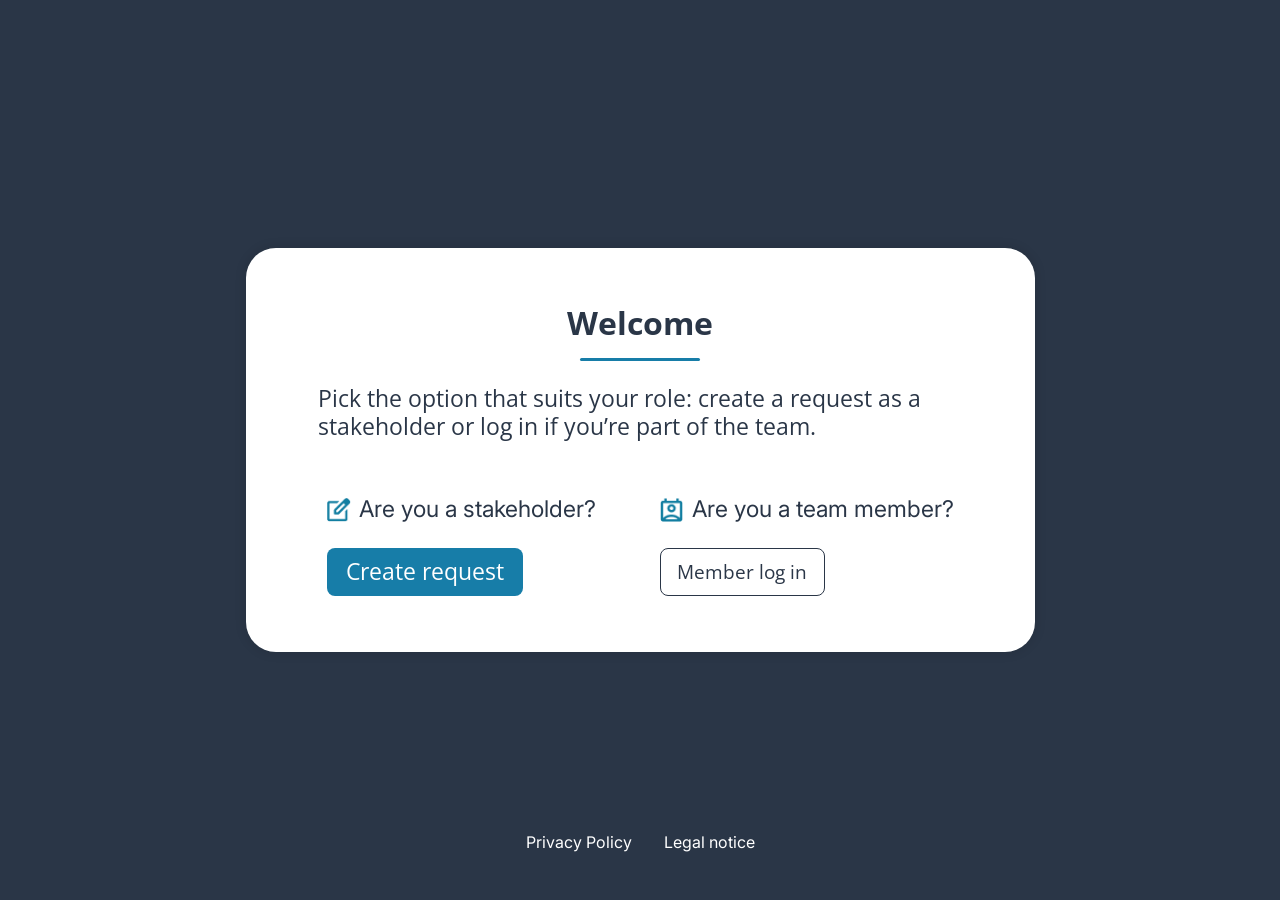
==== commit 37fc2927: "Keep password recovery entry on the login page only" ====
--- a/index.html
+++ b/index.html
@@ -7,7 +7,6 @@
     <link rel="icon" href="./assets/img/favicon.png" />
     <link rel="stylesheet" href="style/style.css" />
     <link rel="stylesheet" href="style/welcome.css" />
-    <link rel="stylesheet" href="style/password_reset.css?v=20261031-reset1" />
   </head>
   <body class="welcome-page">
     <img class="welcome-logo" src="assets/img/logo-white.svg" alt="Join" width="64" height="78" />
@@ -54,7 +53,6 @@
                 <span>Are you a team member?</span>
               </div>
               <a class="welcome-secondary-button" href="login.html">Member log in</a>
-              <a class="auth-recovery-link" href="forgot_password.html">Forgot your password?</a>
             </div>
           </div>
         </div>
